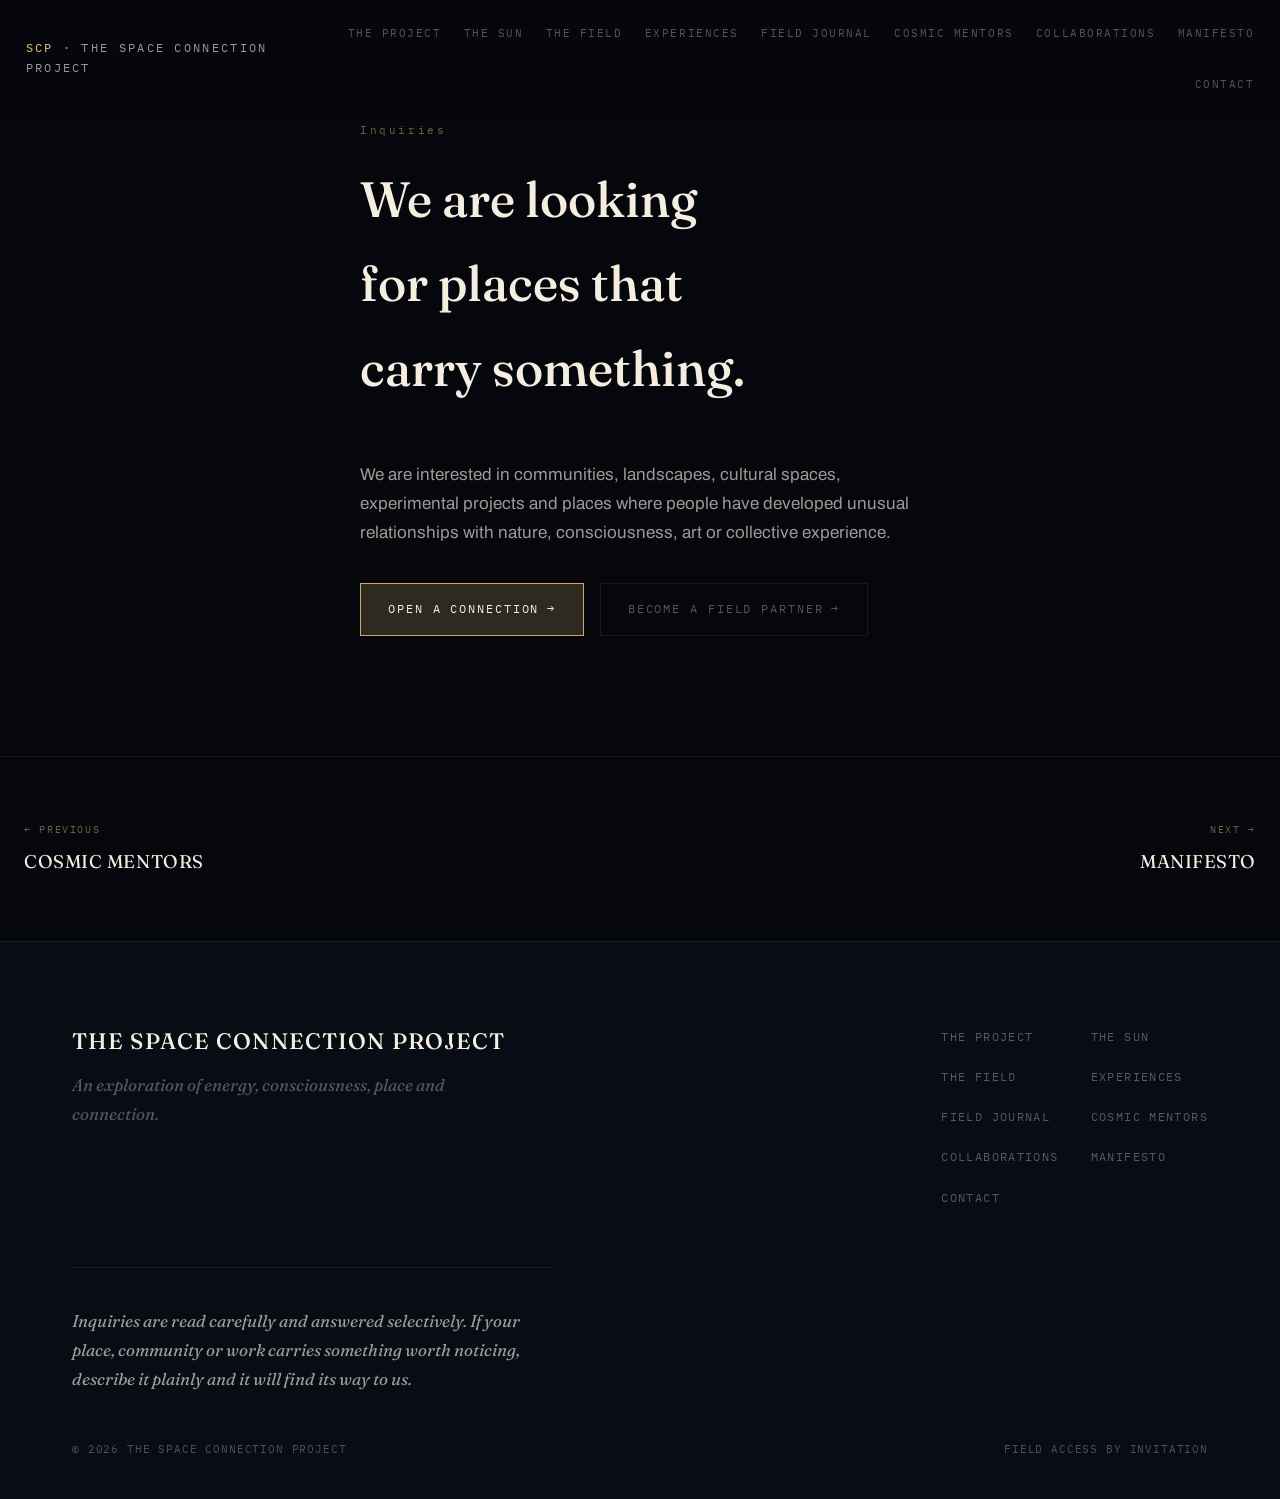
==== collaborations/index.html @ 1ea88bec "Split site into a real multi-page structure Break the single-page portal into a lighter homepage (he" ====
<!DOCTYPE html>
<html lang="en">
<head>
<meta charset="UTF-8" />
<meta name="viewport" content="width=device-width, initial-scale=1.0" />
<title>Collaborations — The Space Connection Project</title>
<meta name="description" content="For places, communities and landscapes that carry something." />
<meta name="theme-color" content="#05070c" />
<link rel="preconnect" href="https://fonts.googleapis.com" />
<link rel="preconnect" href="https://fonts.gstatic.com" crossorigin />
<link href="https://fonts.googleapis.com/css2?family=Fraunces:ital,opsz,wght@0,9..144,300;0,9..144,400;0,9..144,500;0,9..144,600;1,9..144,400;1,9..144,500&family=Archivo:wght@400;500;600;700&family=IBM+Plex+Mono:wght@400;500&display=swap" rel="stylesheet" />
<link rel="stylesheet" href="../assets/style.css" />
</head>
<body>
<header class="site-nav" id="siteNav">
  <a class="site-nav__mark" href="../"><strong>SCP</strong> &middot; The Space Connection Project</a>
  <ul class="site-nav__links">
    <li><a href="../the-project/">The Project</a></li>
    <li><a href="../the-sun/">The Sun</a></li>
    <li><a href="../the-field/">The Field</a></li>
    <li><a href="../experiences/">Experiences</a></li>
    <li><a href="../field-journal/">Field Journal</a></li>
    <li><a href="../cosmic-mentors/">Cosmic Mentors</a></li>
    <li><a href="../collaborations/">Collaborations</a></li>
    <li><a href="../manifesto/">Manifesto</a></li>
    <li><a href="#contact">Contact</a></li>
  </ul>
</header>
<main>
  <section class="band" id="collaborations" aria-labelledby="collab-title">
    <div class="container">
      <div class="band__head reveal">
        <span class="obs-tag">Inquiries</span>
        <h2 class="band__title" id="collab-title">We are looking for places that carry something.</h2>
      </div>
      <p class="collab__text reveal">We are interested in communities, landscapes, cultural spaces, experimental projects and places where people have developed unusual relationships with nature, consciousness, art or collective experience.</p>
      <div class="actions reveal" style="margin-top:2.2rem;">
        <a class="btn btn--primary" href="#contact">Open a Connection</a>
        <a class="btn btn--ghost" href="#contact">Become a Field Partner</a>
      </div>
    </div>
  </section>

<nav class="page-nav" aria-label="Page">
  <a class="page-nav__link page-nav__link--prev" href="../cosmic-mentors/">
    <span class="page-nav__eyebrow">&larr; Previous</span>
    <span class="page-nav__title">Cosmic Mentors</span>
  </a>
  <a class="page-nav__link page-nav__link--next" href="../manifesto/">
    <span class="page-nav__eyebrow">Next &rarr;</span>
    <span class="page-nav__title">Manifesto</span>
  </a>
</nav>
</main>
<footer class="site-footer" id="contact">
  <div class="container container--wide">
    <div class="site-footer__top">
      <div>
        <h2 class="site-footer__title">The Space Connection Project</h2>
        <p class="site-footer__tagline">An exploration of energy, consciousness, place and connection.</p>
      </div>
      <nav aria-label="Footer">
        <ul class="site-footer__nav">
    <li><a href="../the-project/">The Project</a></li>
    <li><a href="../the-sun/">The Sun</a></li>
    <li><a href="../the-field/">The Field</a></li>
    <li><a href="../experiences/">Experiences</a></li>
    <li><a href="../field-journal/">Field Journal</a></li>
    <li><a href="../cosmic-mentors/">Cosmic Mentors</a></li>
    <li><a href="../collaborations/">Collaborations</a></li>
    <li><a href="../manifesto/">Manifesto</a></li>
    <li><a href="#contact">Contact</a></li>
  </ul>
      </nav>
    </div>
    <p id="contact-text">Inquiries are read carefully and answered selectively. If your place, community or work carries something worth noticing, describe it plainly and it will find its way to us.</p>
    <div class="site-footer__bottom">
      <span>&copy; 2026 The Space Connection Project</span>
      <span>Field access by invitation</span>
    </div>
  </div>
</footer>
<script src="../assets/site.js"></script>
</body>
</html>
---- assets/style.css ----
:root{
    --void:#05070c;
    --void-2:#080c15;
    --midnight:#0c1220;
    --midnight-2:#0f172c;
    --indigo:#1a2440;
    --hairline:rgba(201,168,106,.16);
    --hairline-soft:rgba(245,237,224,.08);
    --gold:#c9a86a;
    --gold-dim:rgba(201,168,106,.55);
    --gold-faint:rgba(201,168,106,.22);
    --solar:#f5ede0;
    --solar-dim:rgba(245,237,224,.64);
    --solar-faint:rgba(245,237,224,.34);
    --amber:#d9823f;
    --amber-dim:rgba(217,130,63,.5);

    --serif:"Fraunces",ui-serif,Georgia,"Times New Roman",serif;
    --sans:"Archivo",ui-sans-serif,system-ui,-apple-system,"Segoe UI",sans-serif;
    --mono:"IBM Plex Mono",ui-monospace,"SFMono-Regular",Menlo,Consolas,monospace;

    --measure:38rem;
    --fs-hero:clamp(2.4rem,7.2vw,5.6rem);
    --fs-h1:clamp(2rem,4.6vw,3.1rem);
    --fs-h2:clamp(1.4rem,2.8vw,1.9rem);
    --fs-lede:clamp(1.15rem,2vw,1.4rem);
    --fs-body:1.0625rem;
    --fs-small:.86rem;
    --fs-mono:.78rem;

    --ease:cubic-bezier(.22,.61,.36,1);
    color-scheme: dark;
  }

  *,*::before,*::after{box-sizing:border-box;}
  html{background:var(--void);scroll-behavior:smooth;}
  body{
    margin:0;
    background:var(--void);
    color:var(--solar-dim);
    font-family:var(--sans);
    font-size:var(--fs-body);
    line-height:1.7;
    -webkit-font-smoothing:antialiased;
    text-rendering:optimizeLegibility;
    overflow-x:hidden;
  }

  ::selection{background:var(--gold-faint);color:var(--solar);}

  a{color:inherit;}
  button{font:inherit;color:inherit;}

  :focus-visible{outline:1px solid var(--gold);outline-offset:4px;}

  img,canvas{display:block;max-width:100%;}

  h1,h2,h3{
    font-family:var(--serif);
    font-weight:500;
    color:var(--solar);
    margin:0;
    text-wrap:balance;
  }

  p{margin:0;}

  .container{
    max-width:var(--measure);
    margin-inline:auto;
    padding-inline:1.5rem;
  }
  .container--wide{max-width:74rem;}

  .eyebrow{
    display:inline-flex;
    align-items:center;
    gap:.6em;
    font-family:var(--mono);
    font-size:var(--fs-mono);
    letter-spacing:.18em;
    text-transform:uppercase;
    color:var(--gold-dim);
  }
  .eyebrow::before{
    content:"";
    width:1.4em;height:1px;
    background:var(--gold-dim);
  }

  .cine{
    text-transform:uppercase;
    letter-spacing:.04em;
  }

  .lede{
    font-family:var(--serif);
    font-style:italic;
    font-weight:400;
    font-size:var(--fs-lede);
    color:var(--solar);
    text-wrap:balance;
  }

  .disclaimer{
    font-family:var(--mono);
    font-size:.74rem;
    letter-spacing:.03em;
    color:rgba(245,237,224,.36);
    line-height:1.8;
    max-width:34rem;
  }

  /* reveal utility */
  .reveal{
    opacity:0;
    transform:translateY(22px);
    transition:opacity 1.1s var(--ease), transform 1.1s var(--ease);
    will-change:opacity,transform;
  }
  .reveal.in{opacity:1;transform:translateY(0);}

  @media (prefers-reduced-motion: reduce){
    html{scroll-behavior:auto;}
    .reveal{transition:opacity .4s linear;transform:none;}
    *{animation-duration:.001ms !important; animation-iteration-count:1 !important; transition-duration:.2s !important;}
  }

  /* ---------------- NAV ---------------- */
  .site-nav{
    position:fixed;
    inset:0 0 auto 0;
    z-index:50;
    display:flex;
    align-items:center;
    justify-content:space-between;
    padding:1.1rem 1.6rem;
    background:linear-gradient(to bottom, rgba(5,7,12,.92), rgba(5,7,12,0));
    opacity:1;
    transform:none;
    pointer-events:auto;
    transition:opacity .6s var(--ease), transform .6s var(--ease);
  }
  .site-nav--gated{opacity:0;transform:translateY(-8px);pointer-events:none;}
  .site-nav--gated.visible{opacity:1;transform:translateY(0);pointer-events:auto;}
  .site-nav__mark{
    font-family:var(--mono);
    font-size:.72rem;
    letter-spacing:.2em;
    text-transform:uppercase;
    color:var(--solar-dim);
    text-decoration:none;
  }
  .site-nav__mark strong{color:var(--gold);font-weight:500;}
  .site-nav__links{
    list-style:none;
    display:flex;
    gap:1.4rem;
    margin:0;padding:0;
    flex-wrap:wrap;
    justify-content:flex-end;
  }
  .site-nav__links a{
    font-family:var(--mono);
    font-size:.68rem;
    letter-spacing:.14em;
    text-transform:uppercase;
    text-decoration:none;
    color:var(--solar-faint);
    transition:color .3s var(--ease);
  }
  .site-nav__links a:hover{color:var(--gold);}
  @media (max-width:720px){ .site-nav__links{display:none;} }

  /* ---------------- BUTTONS ---------------- */
  .actions{display:flex;gap:1rem;flex-wrap:wrap;align-items:center;}
  .btn{
    appearance:none;
    border:1px solid var(--gold-dim);
    background:transparent;
    color:var(--solar);
    font-family:var(--mono);
    font-size:.74rem;
    letter-spacing:.16em;
    text-transform:uppercase;
    text-decoration:none;
    padding:.95rem 1.7rem;
    cursor:pointer;
    display:inline-flex;
    align-items:center;
    gap:.6em;
    transition:border-color .4s var(--ease), color .4s var(--ease), background .4s var(--ease);
  }
  .btn::after{content:"→";font-family:var(--mono);transition:transform .4s var(--ease);}
  .btn:hover{border-color:var(--gold);color:var(--gold);}
  .btn:hover::after{transform:translateX(3px);}
  .btn--primary{
    background:var(--gold-faint);
    border-color:var(--gold);
    color:var(--solar);
  }
  .btn--primary:hover{background:var(--gold);color:var(--void);}
  .btn--ghost{border-color:var(--hairline-soft);color:var(--solar-faint);}
  .btn--ghost:hover{border-color:var(--gold-dim);color:var(--gold);}

  /* ---------------- HERO ---------------- */
  .hero{
    position:relative;
    min-height:100svh;
    display:flex;
    flex-direction:column;
    align-items:center;
    justify-content:center;
    gap:clamp(1rem,4vh,2.5rem);
    padding:6rem 1.5rem;
    background:var(--void);
    overflow:hidden;
  }
  .hero__canvas{position:absolute;inset:0;z-index:0;opacity:.9;}
  .hero__sun{
    position:relative;
    z-index:1;
    flex:none;
    width:clamp(170px,38vw,280px);
    height:clamp(170px,38vw,280px);
    pointer-events:none;
  }
  .sun-core{
    position:absolute;left:50%;top:50%;
    width:6px;height:6px;
    border-radius:50%;
    transform:translate(-50%,-50%) scale(.4);
    background:radial-gradient(circle at 50% 50%, #fff 0%, var(--solar) 24%, var(--gold) 55%, rgba(201,168,106,0) 72%);
    box-shadow:0 0 40px 8px rgba(201,168,106,.35), 0 0 120px 40px rgba(201,168,106,.12);
    animation:sun-emerge 4.5s var(--ease) forwards .3s;
  }
  @keyframes sun-emerge{
    0%{transform:translate(-50%,-50%) scale(.15);opacity:.5;width:2px;height:2px;box-shadow:none;}
    40%{opacity:1;}
    100%{transform:translate(-50%,-50%) scale(1);width:64px;height:64px;opacity:1;
      box-shadow:0 0 60px 10px rgba(201,168,106,.4), 0 0 160px 60px rgba(201,168,106,.14);}
  }
  .orbit-ring{
    position:absolute;left:50%;top:50%;
    border:1px solid var(--gold-faint);
    border-radius:50%;
    transform:translate(-50%,-50%);
    opacity:0;
    animation:ring-fade 2.4s var(--ease) forwards, ring-spin linear infinite;
  }
  .orbit-ring--a{width:170px;height:170px;animation-delay:2.1s,2.1s;animation-duration:2.4s,60s;}
  .orbit-ring--b{width:280px;height:60px;animation-delay:2.5s,2.5s;animation-duration:2.4s,90s;border-color:var(--hairline);}
  @keyframes ring-fade{to{opacity:1;}}
  @keyframes ring-spin{to{transform:translate(-50%,-50%) rotate(360deg);}}

  .hero__body{
    position:relative;z-index:2;
    text-align:center;
    display:flex;
    flex-direction:column;
    align-items:center;
    gap:2.4rem;
  }
  .hero__lines{display:flex;flex-direction:column;gap:.35em;}
  .hero__line{
    font-family:var(--serif);
    font-weight:400;
    font-size:var(--fs-hero);
    line-height:1.08;
    letter-spacing:.01em;
    color:var(--solar);
    text-transform:uppercase;
    opacity:0;
    filter:blur(6px);
    animation:line-in 2s var(--ease) forwards;
  }
  .hero__line--1{animation-delay:3.1s;}
  .hero__line--2{animation-delay:3.6s;}
  @keyframes line-in{
    to{opacity:1;filter:blur(0);}
  }
  .hero__remember{
    font-family:var(--mono);
    font-size:var(--fs-mono);
    letter-spacing:.2em;
    text-transform:uppercase;
    color:var(--gold-dim);
    opacity:0;
    animation:line-in 2s var(--ease) forwards 5.2s;
  }
  .hero__actions{
    opacity:0;
    animation:line-in 1.6s var(--ease) forwards 6.2s;
  }
  .hero__scroll{
    position:absolute;
    bottom:2.2rem;left:50%;
    transform:translateX(-50%);
    z-index:2;
    width:1px;height:46px;
    background:linear-gradient(to bottom, transparent, var(--gold-dim));
    opacity:0;
    animation:line-in 1.5s var(--ease) forwards 7s;
  }

  #light-flash{
    position:fixed;inset:0;z-index:200;
    background:radial-gradient(circle at 50% 42%, var(--solar) 0%, var(--gold) 35%, var(--void) 78%);
    opacity:0;
    pointer-events:none;
  }
  #light-flash.flashing{animation:flash-seq 1.8s ease-in-out forwards;}
  @keyframes flash-seq{
    0%{opacity:0;}
    45%{opacity:1;}
    100%{opacity:0;}
  }

  /* ---------------- SECTION SCAFFOLD ---------------- */
  section{position:relative;}
  .band{
    padding:7.5rem 0;
    background:var(--void);
    border-top:1px solid var(--hairline-soft);
  }
  .band--midnight{background:var(--midnight);}
  .band--deep{background:var(--void-2);}
  .band__head{
    display:flex;
    flex-direction:column;
    gap:1.1rem;
    margin-bottom:3.2rem;
  }
  .band__title{font-size:var(--fs-h1);}
  .obs-tag{
    font-family:var(--mono);
    font-size:.68rem;
    letter-spacing:.24em;
    color:var(--gold-dim);
  }
  .stack{display:flex;flex-direction:column;gap:1.4rem;}
  .stack--tight{gap:.85rem;}

  /* ---------------- THE PROJECT ---------------- */
  .project__list{
    list-style:none;
    margin:1.6rem 0 0;
    padding:0;
    display:grid;
    grid-template-columns:repeat(auto-fit,minmax(120px,1fr));
    gap:.4rem 1.2rem;
    font-family:var(--serif);
    font-style:italic;
    color:var(--solar-faint);
    font-size:1.05rem;
    max-width:40rem;
  }
  .project__list li{position:relative;padding-left:1.1em;}
  .project__list li::before{content:"—";position:absolute;left:0;color:var(--gold-dim);}

  /* ---------------- CENTRAL PHRASE ---------------- */
  .phrase{
    background:var(--void);
    padding:9rem 1.5rem;
    text-align:center;
    border-top:1px solid var(--hairline-soft);
    border-bottom:1px solid var(--hairline-soft);
  }
  .phrase__line{
    font-family:var(--serif);
    font-weight:400;
    font-size:clamp(1.6rem,4.4vw,3.1rem);
    line-height:1.28;
    text-transform:uppercase;
    letter-spacing:.02em;
    color:var(--solar-faint);
  }
  .phrase__line em{
    font-style:normal;
    color:var(--gold);
  }
  .phrase__line + .phrase__line{margin-top:.2em;}

  /* ---------------- SOLAR RITUAL ROW (LOOK/FEEL/...) ---------------- */
  .solar-steps{
    display:flex;
    flex-wrap:wrap;
    gap:0;
    margin-top:3.4rem;
    border-top:1px solid var(--hairline-soft);
  }
  .solar-steps__item{
    flex:1 1 140px;
    padding:1.6rem 1rem;
    text-align:center;
    border-right:1px solid var(--hairline-soft);
    border-bottom:1px solid var(--hairline-soft);
    position:relative;
  }
  .solar-steps__item:last-child{border-right:none;}
  .solar-steps__num{
    font-family:var(--mono);
    font-size:.66rem;
    color:var(--gold-dim);
    display:block;
    margin-bottom:.6rem;
    letter-spacing:.14em;
  }
  .solar-steps__word{
    font-family:var(--serif);
    font-size:1.15rem;
    letter-spacing:.08em;
    text-transform:uppercase;
    color:var(--solar-dim);
    transition:color .4s var(--ease);
  }
  .solar-steps__item.in .solar-steps__word{color:var(--gold);}
  @media (max-width:640px){
    .solar-steps__item{flex:1 1 45%;}
  }

  /* ---------------- ENERGY CHAIN ---------------- */
  .chain{
    position:relative;
    max-width:32rem;
    margin:0 auto;
    padding-left:2.4rem;
  }
  .chain::before{
    content:"";
    position:absolute;
    left:.5rem;top:.4rem;bottom:.4rem;
    width:1px;
    background:linear-gradient(to bottom, transparent, var(--hairline) 8%, var(--hairline) 92%, transparent);
  }
  .chain__particle{
    position:absolute;
    left:calc(.5rem - 2px);
    width:5px;height:5px;
    border-radius:50%;
    background:var(--gold);
    box-shadow:0 0 10px 3px rgba(201,168,106,.6);
    animation:travel 7s linear infinite;
  }
  @keyframes travel{
    0%{top:0%;opacity:0;}
    8%{opacity:1;}
    92%{opacity:1;}
    100%{top:100%;opacity:0;}
  }
  .node{margin-bottom:1.6rem;}
  .node__btn{
    position:relative;
    background:none;border:none;
    text-align:left;
    cursor:pointer;
    display:flex;
    align-items:center;
    gap:1rem;
    padding:.3rem 0;
    width:100%;
  }
  .node__dot{
    position:absolute;left:-2.4rem;
    width:9px;height:9px;
    border-radius:50%;
    border:1px solid var(--gold-dim);
    background:var(--void);
    transition:background .4s var(--ease), box-shadow .4s var(--ease);
  }
  .node.active .node__dot{background:var(--gold);box-shadow:0 0 12px 3px rgba(201,168,106,.5);}
  .node__label{
    font-family:var(--serif);
    font-size:1.3rem;
    letter-spacing:.06em;
    text-transform:uppercase;
    color:var(--solar-faint);
    transition:color .4s var(--ease);
  }
  .node.active .node__label{color:var(--gold);}
  .node__arrow{
    margin-left:auto;
    font-family:var(--mono);
    color:var(--gold-dim);
    transition:transform .4s var(--ease);
  }
  .node.active .node__arrow{transform:rotate(90deg);}
  .node__panel{
    display:grid;
    grid-template-rows:0fr;
    transition:grid-template-rows .5s var(--ease);
  }
  .node.active .node__panel{grid-template-rows:1fr;}
  .node__panel-inner{
    overflow:hidden;
  }
  .node__text{
    font-family:var(--serif);
    font-style:italic;
    color:var(--solar);
    font-size:1.05rem;
    padding:.7rem 0 .2rem;
  }

  /* ---------------- THE FIELD ---------------- */
  .field-full{
    min-height:100svh;
    display:flex;
    align-items:center;
    justify-content:center;
    background:var(--void);
    position:relative;
    overflow:hidden;
    text-align:center;
    padding:6rem 1.5rem;
  }
  .ripples{
    position:absolute;
    left:50%;top:50%;
    transform:translate(-50%,-50%);
    width:10px;height:10px;
    pointer-events:none;
  }
  .ripple{
    position:absolute;left:50%;top:50%;
    width:60px;height:60px;
    border:1px solid var(--gold-faint);
    border-radius:50%;
    transform:translate(-50%,-50%) scale(.2);
    opacity:0;
    animation:ripple-out 6s ease-out infinite;
  }
  .ripple:nth-child(2){animation-delay:2s;}
  .ripple:nth-child(3){animation-delay:4s;}
  @keyframes ripple-out{
    0%{transform:translate(-50%,-50%) scale(.2);opacity:.55;}
    100%{transform:translate(-50%,-50%) scale(9);opacity:0;}
  }
  .field-full__content{position:relative;z-index:2;max-width:34rem;}
  .field-full__lines{
    display:flex;flex-direction:column;gap:.5rem;
    margin:2.2rem 0;
    font-family:var(--serif);
    font-style:italic;
    color:var(--solar-faint);
    font-size:1.1rem;
  }
  .field-full__we-call{
    font-family:var(--serif);
    text-transform:uppercase;
    font-size:clamp(1.6rem,3.6vw,2.4rem);
    color:var(--gold);
    letter-spacing:.04em;
    margin-top:2.4rem;
  }

  /* ---------------- EXPERIENCES ---------------- */
  .cards{
    display:grid;
    grid-template-columns:repeat(auto-fit,minmax(240px,1fr));
    gap:1px;
    background:var(--hairline-soft);
    border:1px solid var(--hairline-soft);
  }
  .card{
    background:var(--midnight);
    padding:2.2rem 1.8rem;
    display:flex;
    flex-direction:column;
    gap:1rem;
    transition:background .4s var(--ease);
  }
  .card:hover{background:var(--midnight-2);}
  .card__glyph{width:30px;height:30px;color:var(--gold-dim);}
  .card__title{
    font-family:var(--mono);
    font-size:.72rem;
    letter-spacing:.16em;
    text-transform:uppercase;
    color:var(--gold);
  }
  .card__text{font-size:.96rem;color:var(--solar-dim);}

  /* ---------------- RITUAL ---------------- */
  .ritual{
    position:relative;
    max-width:34rem;
    margin:0 auto;
    padding-left:3.2rem;
  }
  .ritual::before{
    content:"";
    position:absolute;left:1.1rem;top:.5rem;bottom:.5rem;
    width:1px;
    background:linear-gradient(to bottom, transparent, var(--hairline) 6%, var(--hairline) 94%, transparent);
  }
  .ritual__step{
    position:relative;
    padding-bottom:2.6rem;
    display:flex;
    gap:1.3rem;
    align-items:baseline;
  }
  .ritual__step:last-child{padding-bottom:0;}
  .ritual__num{
    position:absolute;left:-3.2rem;top:-.15rem;
    width:2.2rem;
    font-family:var(--serif);
    font-style:italic;
    font-size:1.3rem;
    color:var(--gold-dim);
    text-align:right;
  }
  .ritual__body h3{
    font-size:1.15rem;
    letter-spacing:.08em;
    text-transform:uppercase;
    margin-bottom:.3rem;
  }
  .ritual__body p{color:var(--solar-dim);font-size:.96rem;}

  /* ---------------- THE UNKNOWN ---------------- */
  .unknown{
    min-height:100svh;
    background:var(--void-2);
    display:flex;
    align-items:center;
    padding:6rem 1.5rem;
  }
  .unknown__inner{max-width:36rem;margin:0 auto;width:100%;}
  .unknown__open p{
    font-family:var(--serif);
    font-style:italic;
    font-size:clamp(1.1rem,2.2vw,1.4rem);
    color:var(--solar);
    margin-bottom:.9rem;
  }
  .unknown__maybe{
    margin-top:2.6rem;
    display:flex;flex-direction:column;gap:1.1rem;
  }
  .unknown__maybe p{
    font-size:1.05rem;
    color:var(--solar-faint);
  }
  .unknown__final{
    margin-top:3rem;
    font-family:var(--serif);
    text-transform:uppercase;
    font-size:clamp(1.4rem,3.2vw,2.1rem);
    color:var(--gold);
    letter-spacing:.03em;
  }

  /* ---------------- FIELD JOURNAL ---------------- */
  .journal{
    display:grid;
    grid-template-columns:repeat(auto-fit,minmax(260px,1fr));
    gap:1.2rem;
  }
  .journal__entry{
    border:1px solid var(--hairline-soft);
    padding:1.6rem;
    display:flex;
    flex-direction:column;
    gap:.9rem;
    font-family:var(--mono);
    background:var(--void-2);
  }
  .journal__meta{
    display:flex;
    justify-content:space-between;
    font-size:.66rem;
    letter-spacing:.1em;
    color:var(--gold-dim);
    text-transform:uppercase;
  }
  .journal__title{
    font-family:var(--serif);
    font-size:1.25rem;
    text-transform:uppercase;
    letter-spacing:.06em;
    color:var(--solar);
  }
  .journal__note{
    font-size:.82rem;
    line-height:1.75;
    color:var(--solar-faint);
  }
  .journal__status{
    font-size:.64rem;
    letter-spacing:.12em;
    text-transform:uppercase;
    color:rgba(245,237,224,.4);
    border-top:1px solid var(--hairline-soft);
    padding-top:.7rem;
  }

  /* ---------------- COSMIC MENTORS ---------------- */
  .mentor{
    display:grid;
    grid-template-columns:minmax(220px,320px) 1fr;
    gap:2.8rem;
    align-items:start;
  }
  .mentor__portrait{
    position:relative;
    aspect-ratio:4/5;
    overflow:hidden;
    border:1px solid var(--hairline);
    background:var(--void-2);
  }
  .mentor__portrait img{
    width:100%;height:100%;object-fit:cover;display:block;
    filter:saturate(.92) contrast(1.05) brightness(.92);
  }
  .mentor__portrait::after{
    content:"";
    position:absolute;inset:0;
    background:
      linear-gradient(to top, rgba(5,7,12,.55), transparent 45%),
      radial-gradient(ellipse at center, transparent 55%, rgba(5,7,12,.4) 100%);
    pointer-events:none;
  }
  .mentor__info{display:flex;flex-direction:column;gap:1rem;padding-top:.3rem;}
  .mentor__title{
    font-family:var(--mono);
    font-size:.7rem;
    letter-spacing:.18em;
    text-transform:uppercase;
    color:var(--gold-dim);
  }
  .mentor__name{font-size:var(--fs-h2);text-transform:uppercase;letter-spacing:.04em;}
  .mentor__role{color:var(--solar-dim);max-width:32rem;}
  .mentor__quote{
    margin:.6rem 0 0;
    padding-left:1.3rem;
    border-left:1px solid var(--gold-dim);
  }
  .mentor__quote p{
    font-family:var(--serif);
    font-style:italic;
    color:var(--solar);
    font-size:1.05rem;
  }
  .mentor__quote cite{
    display:block;
    margin-top:.6rem;
    font-family:var(--mono);
    font-style:normal;
    font-size:.68rem;
    letter-spacing:.1em;
    text-transform:uppercase;
    color:var(--gold-dim);
  }
  @media (max-width:640px){
    .mentor{grid-template-columns:1fr;}
    .mentor__portrait{max-width:340px;margin:0 auto;}
  }

  /* ---------------- COLLABORATIONS ---------------- */
  .collab__text{max-width:36rem;}

  /* ---------------- MANIFESTO ---------------- */
  .manifesto{
    position:relative;
    background:var(--void);
  }
  .manifesto__canvas{position:absolute;inset:0;z-index:0;}
  .manifesto__line{
    position:relative;z-index:1;
    min-height:46svh;
    display:flex;
    align-items:center;
    justify-content:center;
    text-align:center;
    padding:2rem 1.5rem;
  }
  .manifesto__line p{
    font-family:var(--serif);
    font-size:clamp(1.5rem,4.4vw,2.8rem);
    color:var(--solar-faint);
    text-transform:uppercase;
    letter-spacing:.02em;
  }
  .manifesto__line--pause{min-height:20svh;}
  .manifesto__line--return p{color:var(--gold);font-size:clamp(1.6rem,4.8vw,3.1rem);}
  .manifesto__line--final{min-height:70svh;}
  .manifesto__line--final p{
    font-size:clamp(2.4rem,9vw,6.5rem);
    color:var(--solar);
    text-shadow:0 0 60px rgba(201,168,106,.35);
  }
  .manifesto__blackout{height:40svh;background:var(--void);position:relative;z-index:1;}

  /* ---------------- SITE INDEX (home) ---------------- */
  .site-index{
    max-width:40rem;
    margin:0 auto;
    border-top:1px solid var(--hairline-soft);
  }
  .site-index__item{
    display:flex;
    align-items:baseline;
    gap:1.4rem;
    padding:1.6rem 0;
    border-bottom:1px solid var(--hairline-soft);
    text-decoration:none;
    transition:padding-left .4s var(--ease);
  }
  .site-index__item:hover{padding-left:.6rem;}
  .site-index__num{font-family:var(--mono);font-size:.78rem;color:var(--gold-dim);flex:none;width:2ch;}
  .site-index__body{flex:1;display:flex;flex-direction:column;gap:.35rem;}
  .site-index__title{font-family:var(--serif);font-size:1.3rem;text-transform:uppercase;letter-spacing:.04em;color:var(--solar);transition:color .3s var(--ease);}
  .site-index__item:hover .site-index__title{color:var(--gold);}
  .site-index__desc{font-size:.9rem;color:var(--solar-dim);}
  .site-index__arrow{font-family:var(--mono);color:var(--gold-dim);flex:none;transition:transform .4s var(--ease);}
  .site-index__item:hover .site-index__arrow{transform:translateX(4px);color:var(--gold);}

  .teaser{max-width:34rem;margin:0 auto;text-align:center;}
  .teaser__continue{
    display:inline-flex;align-items:center;gap:.6em;margin-top:1.6rem;
    font-family:var(--mono);font-size:.74rem;letter-spacing:.14em;text-transform:uppercase;
    text-decoration:none;color:var(--gold-dim);transition:color .3s var(--ease), gap .3s var(--ease);
  }
  .teaser__continue:hover{color:var(--gold);gap:.9em;}
  .teaser__continue::after{content:"→";}

  /* ---------------- PAGE NAV (prev/next) ---------------- */
  .page-nav{
    display:flex;
    justify-content:space-between;
    gap:2rem;
    flex-wrap:wrap;
    padding:4rem 1.5rem;
    border-top:1px solid var(--hairline-soft);
    background:var(--void);
  }
  .page-nav__link{
    display:flex;flex-direction:column;gap:.5rem;
    text-decoration:none;
    max-width:20rem;
  }
  .page-nav__link--next{margin-left:auto;text-align:right;align-items:flex-end;}
  .page-nav__eyebrow{font-family:var(--mono);font-size:.64rem;letter-spacing:.16em;text-transform:uppercase;color:var(--gold-dim);}
  .page-nav__title{font-family:var(--serif);font-size:1.15rem;color:var(--solar);text-transform:uppercase;letter-spacing:.03em;transition:color .3s var(--ease);}
  .page-nav__link:hover .page-nav__title{color:var(--gold);}

  /* ---------------- FOOTER ---------------- */
  .site-footer{
    background:var(--void-2);
    border-top:1px solid var(--hairline-soft);
    padding:5rem 0 2.5rem;
  }
  .site-footer__top{
    display:flex;
    flex-wrap:wrap;
    justify-content:space-between;
    gap:3rem;
    margin-bottom:3.5rem;
  }
  .site-footer__title{font-size:1.4rem;text-transform:uppercase;letter-spacing:.05em;}
  .site-footer__tagline{
    font-family:var(--serif);
    font-style:italic;
    color:var(--solar-faint);
    margin-top:.7rem;
    max-width:24rem;
  }
  .site-footer__nav{
    list-style:none;margin:0;padding:0;
    display:grid;
    grid-template-columns:repeat(2,minmax(110px,1fr));
    gap:.7rem 2rem;
  }
  .site-footer__nav a{
    font-family:var(--mono);
    font-size:.72rem;
    letter-spacing:.12em;
    text-transform:uppercase;
    text-decoration:none;
    color:var(--solar-faint);
    transition:color .3s var(--ease);
  }
  .site-footer__nav a:hover{color:var(--gold);}
  #contact-text{
    padding-top:2.4rem;
    border-top:1px solid var(--hairline-soft);
    font-family:var(--serif);
    font-style:italic;
    color:var(--solar-dim);
    max-width:30rem;
  }
  .site-footer__bottom{
    margin-top:3rem;
    display:flex;
    justify-content:space-between;
    flex-wrap:wrap;
    gap:.8rem;
    font-family:var(--mono);
    font-size:.66rem;
    letter-spacing:.08em;
    color:rgba(245,237,224,.3);
    text-transform:uppercase;
  }

  @media (max-width:640px){
    .band{padding:5rem 0;}
    .field-full,.unknown{padding:5rem 1.25rem;}
  }
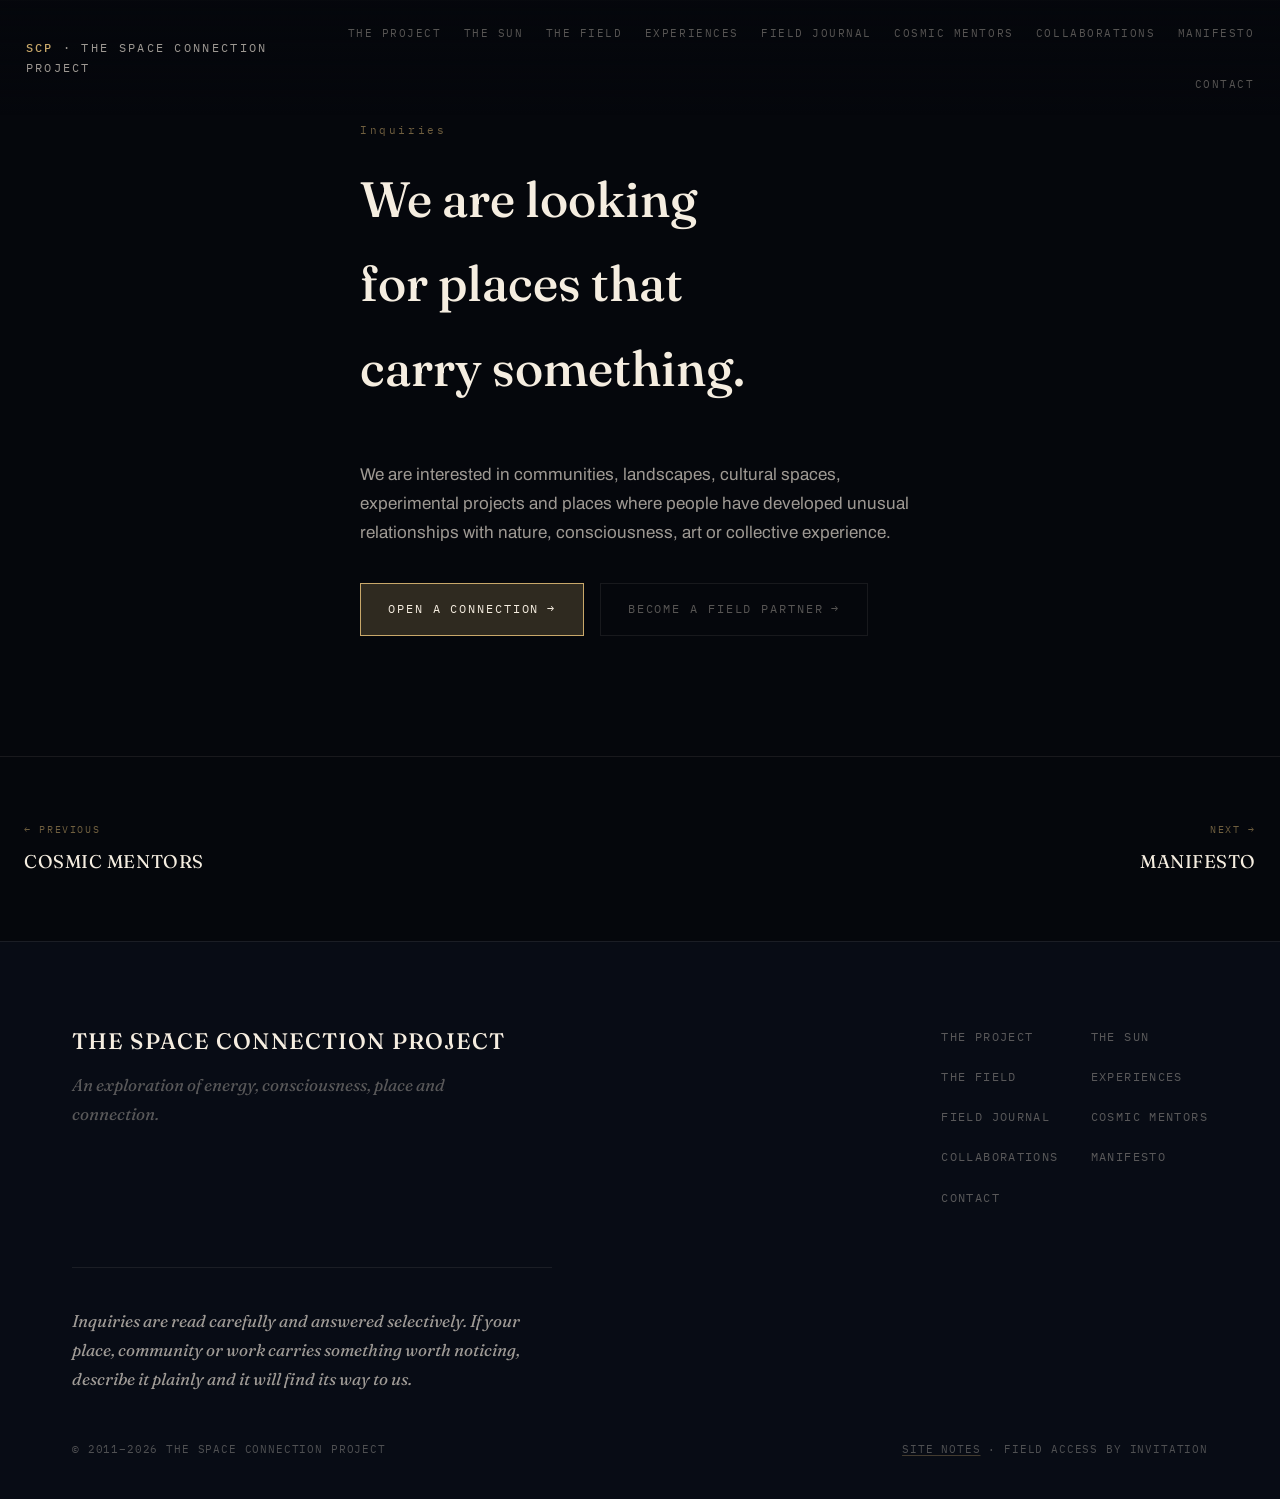
==== commit 3ed3143c: "Add signs of real history and authorship to the site Give the project a plausible founding year (201" ====
--- a/collaborations/index.html
+++ b/collaborations/index.html
@@ -10,6 +10,7 @@
 <link rel="preconnect" href="https://fonts.gstatic.com" crossorigin />
 <link href="https://fonts.googleapis.com/css2?family=Fraunces:ital,opsz,wght@0,9..144,300;0,9..144,400;0,9..144,500;0,9..144,600;1,9..144,400;1,9..144,500&family=Archivo:wght@400;500;600;700&family=IBM+Plex+Mono:wght@400;500&display=swap" rel="stylesheet" />
 <link rel="stylesheet" href="../assets/style.css" />
+<link rel="icon" type="image/svg+xml" href="../assets/favicon.svg" />
 </head>
 <body>
 <header class="site-nav" id="siteNav">
@@ -75,8 +76,8 @@
     </div>
     <p id="contact-text">Inquiries are read carefully and answered selectively. If your place, community or work carries something worth noticing, describe it plainly and it will find its way to us.</p>
     <div class="site-footer__bottom">
-      <span>&copy; 2026 The Space Connection Project</span>
-      <span>Field access by invitation</span>
+      <span>&copy; 2011&ndash;2026 The Space Connection Project</span>
+      <span><a class="footer-meta-link" href="../site-notes/">Site Notes</a> &middot; Field access by invitation</span>
     </div>
   </div>
 </footer>
--- a/assets/style.css
+++ b/assets/style.css
@@ -903,6 +903,31 @@
     color:rgba(245,237,224,.3);
     text-transform:uppercase;
   }
+  .footer-meta-link{color:rgba(245,237,224,.3);text-decoration:underline;text-decoration-color:rgba(201,168,106,.3);text-underline-offset:.2em;transition:color .3s var(--ease);}
+  .footer-meta-link:hover{color:var(--gold);}
+
+  /* ---------------- 404 ---------------- */
+  .notfound{
+    min-height:70svh;
+    display:flex;
+    align-items:center;
+    justify-content:center;
+    text-align:center;
+    padding:6rem 1.5rem;
+  }
+  .notfound__inner{max-width:28rem;}
+  .notfound__code{
+    font-family:var(--mono);
+    font-size:.8rem;
+    letter-spacing:.2em;
+    color:var(--gold-dim);
+  }
+  .notfound__title{margin:1rem 0 1.2rem;text-transform:uppercase;}
+  .notfound__text{color:var(--solar-dim);margin-bottom:2rem;}
+
+  /* ---------------- SITE NOTES ---------------- */
+  .notes p{margin-bottom:1.3rem;color:var(--solar-dim);}
+  .notes p:last-child{margin-bottom:0;}
 
   @media (max-width:640px){
     .band{padding:5rem 0;}
